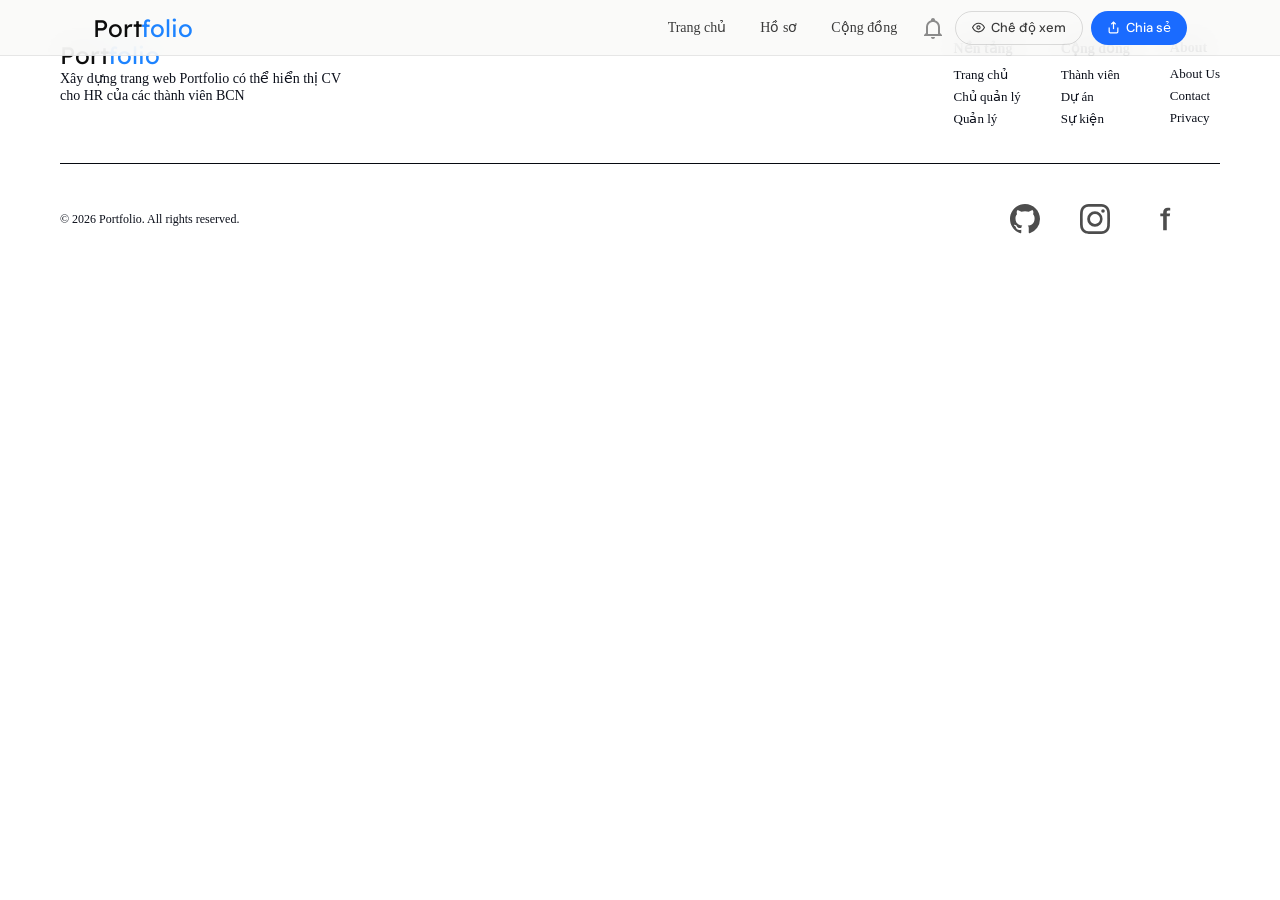
==== index.html @ eaeb69aa "portfolio" ====
<!DOCTYPE html>
<html lang="en">
<head>
    <meta charset="UTF-8">
    <meta name="viewport" content="width=device-width, initial-scale=1.0">
    <link rel="preconnect" href="https://fonts.googleapis.com">
    <link rel="preconnect" href="https://fonts.gstatic.com" crossorigin>
    <link href="https://fonts.googleapis.com/css2?family=Lexend:wght@400;600;700;800&family=DM+Sans:ital,opsz,wght@0,9..40,300;0,9..40,400;0,9..40,500;1,9..40,300&family=JetBrains+Mono:wght@400;500&display=swap" rel="stylesheet">
    <link rel="stylesheet" href="./css/header.css">
    <link rel="stylesheet" href="./css/index.css">
    <link rel="stylesheet" href="./css/footer.css">
    <title>Trang chủ</title>
</head>
<body>
    <div id="header"></div>
    <script src="./component/header.js"></script>

    <main>
        
    </main>

    <div id="footer"></div>
    <script src="./component/footer.js"></script>
    
</body>
</html>
---- css/header.css ----
header {
    position: fixed; top: 0; left: 0; right: 0; z-index: 100;
    display: flex; 
    align-items: center; 
    justify-content: space-between;
    padding: 0 5%; 
    height: 56px;
    background: rgba(250,250,248,0.85);
    backdrop-filter: blur(16px);
    border-bottom: 1px solid rgba(0,0,0,0.08);
    transition: box-shadow 0.3s;
}

header .wrapper {
    margin: 0 auto;
    width: 95%;
    max-width: 1340px;
    display: flex;
    justify-content: space-between;
    align-items: center;
}

nav { display: flex; align-items: center; gap: 6px; }
nav a {
    text-decoration: none; color: var(--ink-2); font-size: 14px; font-weight: 400;
    padding: 6px 14px; border-radius: 100px;
    transition: background 0.15s, color 0.15s;
}

nav a:hover { background: var(--surface-2); color: var(--ink); }

.logo {
    font-size: 24px;
    text-decoration: none;
    font-family: var(--font-d);
    color: var(--ink);
}

header .wrapper .inner-wrapper {
    display: flex;
    justify-content: center;
    align-items: center;
    gap: 10px;
}

.bell {
    width: 24px;
    height: 24px;
    background-color: #8b8b8b;
    -webkit-mask: url("../../Images/Icons/mdi_bell-outline.svg") no-repeat center;
    mask: url("../../Images/Icons/mdi_bell-outline.svg") no-repeat center;
    -webkit-mask-size: contain;
    mask-size: contain;
    transform-origin: top center;
    cursor: pointer;
}

@keyframes bell-swing {
    0%   { transform: rotate(0deg); }
    15%  { transform: rotate(15deg); }
    30%  { transform: rotate(-12deg); }
    45%  { transform: rotate(10deg); }
    60%  { transform: rotate(-8deg); }
    75%  { transform: rotate(6deg); }
    100% { transform: rotate(0deg); }
}

.bell:hover {
    background: var(--primary-gradient);
    animation: bell-swing 0.8s ease;
}

.avatar {
    width: 34px;
    height: 34px;
    border-radius: 50%;
    border: 1px solid rgb(235, 235, 235);
}

.nav-actions { display: flex; gap: 8px; }
.btn { display: inline-flex; align-items: center; gap: 6px; height: 34px; padding: 7px 16px; border-radius: 100px; font-size: 13px; font-weight: 500; border: none; cursor: pointer; text-decoration: none; transition: all .15s; font-family: var(--font-b); }
.btn-ghost { background: transparent; color: var(--ink-2); border: 1px solid var(--border-med); }
.btn-ghost:hover { background: var(--surface-2); }
.btn-primary { background: var(--accent); color: white; }
.btn-primary:hover { background: var(--accent-dark); }
---- css/index.css ----
:root {
    --primary-color: #1d83ff;
    --bg-linear-gradient: linear-gradient(145deg, var(--primary-color), #fc25e3); 
    --second-color: rgba(255, 0, 162, 0.913);
    --light-color: #fefefe;
    --light-color-darker: #f1f1f1;
    --primary-gradient: linear-gradient(to bottom right, #00c6ff, #0072ff);

    --accent-color: #10b981;
    --text-main: #0f172a;
    --text-sub: #64748b;

    /* Nav-Header Component Color and Effect */
    --glass-bg: rgba(255, 255, 255, 0.05);
    --glass-border: rgba(255, 255, 255, 0.1);
    --glass-blur: 15px;
    --bg-gradient: linear-gradient(135deg, #0f0c29, #302b63, #24243e);

    --text-muted: rgba(255, 255, 255, 0.6);
    --ink: #0D0D0D;
    --ink-2: #3A3A3A;
    --ink-3: #7A7A7A;
    --surface: #FAFAF8;
    --surface-2: #F2F1ED;
    --surface-3: #E8E6DF;
    --accent: #1A6BFF;
    --accent-light: #EBF1FF;
    --accent-dark: #1255CC;
    --accent-2: #00D4AA;
    --accent-2-light: #E0FAF5;
    --amber: #F59E0B;
    --red: #EF4444;
    --border: rgba(0,0,0,0.07);
    --border-med: rgba(0,0,0,0.13);
    --font-d: 'Lexend', sans-serif;
    --font-b: 'DM Sans', sans-serif;
    --font-m: 'JetBrains Mono', monospace;
    --r: 12px;
    --r-lg: 18px;
    --max: 1080px;
}

.primary-color {
    color: var(--primary-color);
}

.text-color {
    color: var(--text-main);
}

*,*::before,*::after{margin:0;padding:0;box-sizing:border-box}

html { scroll-behavior: smooth; }

.container {
    margin: 0 auto;
    width: 80%;
    max-width: 1340px;
}
---- css/footer.css ----
.footer {
    position: relative;
    margin-top: 80px;
    background: var(--light-color);
    color: var(--second-color);
    border-radius: 30px 30px 0 0;
    box-shadow: var(--premium-shadow);
    /* border-top: 1px solid rgba(255,255,255,0.1); */
    /* font-family: Arial, sans-serif; */
}

.footer-glow {
    position: absolute;
    top: 0;
    left: 0;
    width: 100%;
    height: 1px;
    /* background: linear-gradient(to right, transparent, #00F5FF, transparent); */
    opacity: 0.7;
}

.footer-container {
    max-width: 1200px;
    margin: auto;
    padding: 40px 20px;
}

.footer-top {
    display: flex;
    justify-content: space-between;
    gap: 40px;
    flex-wrap: wrap;
}

.footer-brand h2 {
    color: #00F5FF;
    margin-bottom: 10px;
}

.footer-brand p {
    color: #0B0F1A;
    font-size: 14px;
    max-width: 300px;
}

.footer-links {
    display: flex;
    gap: 40px;
    flex-wrap: wrap;
}

.footer-links h3 {
    margin-bottom: 10px;
    font-size: 14px;
    color: #0B0F1A;
}

.footer-links ul {
    list-style: none;
    padding: 0;
}

.footer-links li {
    font-size: 13px;
    color: #0B0F1A;
    margin-bottom: 6px;
    cursor: pointer;
    transition: 0.2s;
}

.footer-links li:hover {
    color: var(--primary-color);
}

.footer-divider {
    margin: 30px 0;
    border-top: 1px solid #070a11;
}

.footer-bottom {
    display: flex;
    justify-content: space-between;
    align-items: center;
    flex-wrap: wrap;
    font-size: 12px;
    color: #0B0F1A;
}

ul {
    list-style: none;
}

.example-2 {
    display: flex;
    justify-content: center;
    align-items: center;
}
.example-2 .icon-content {
    margin: 0 10px;
    position: relative;
}
.example-2 .icon-content .tooltip {
    position: absolute;
    top: -30px;
    left: 50%;
    transform: translateX(-50%);
    color: #fff;
    padding: 6px 10px;
    border-radius: 5px;
    opacity: 0;
    visibility: hidden;
    font-size: 14px;
    transition: all 0.3s ease;
}
.example-2 .icon-content:hover .tooltip {
    opacity: 1;
    visibility: visible;
    top: -50px;
}
.example-2 .icon-content a {
    position: relative;
    overflow: hidden;
    display: flex;
    justify-content: center;
    align-items: center;
    width: 50px;
    height: 50px;
    border-radius: 50%;
    color: #4d4d4d;
    background-color: #fff;
    transition: all 0.3s ease-in-out;
}
.example-2 .icon-content a:hover {
    box-shadow: 3px 2px 45px 0px rgb(0 0 0 / 12%);
}
.example-2 .icon-content a svg {
    position: relative;
    z-index: 1;
    width: 30px;
    height: 30px;
}
.example-2 .icon-content a:hover {
    color: white;
}
.example-2 .icon-content a .filled {
    position: absolute;
    top: auto;
    bottom: 0;
    left: 0;
    width: 100%;
    height: 0;
    background-color: #000;
    transition: all 0.3s ease-in-out;
}
.example-2 .icon-content a:hover .filled {
    height: 100%;
}

.example-2 .icon-content a[data-social="linkedin"] .filled,
.example-2 .icon-content a[data-social="linkedin"] ~ .tooltip {
    background-color: #0274b3;
}

.example-2 .icon-content a[data-social="github"] .filled,
.example-2 .icon-content a[data-social="github"] ~ .tooltip {
    background-color: #24262a;
}
.example-2 .icon-content a[data-social="instagram"] .filled,
.example-2 .icon-content a[data-social="instagram"] ~ .tooltip {
    background: linear-gradient(
        45deg,
        #405de6,
        #5b51db,
        #b33ab4,
        #c135b4,
        #e1306c,
        #fd1f1f
    );
}
.example-2 .icon-content a[data-social="youtube"] .filled,
.example-2 .icon-content a[data-social="youtube"] ~ .tooltip {
    background-color: #ff0000;
}

.example-2 .icon-content a[data-social="facebook"] .filled,
.example-2 .icon-content a[data-social="facebook"] ~ .tooltip {
    background-color:#1877f2;
}

.example-2 .icon-content a[data-social="zalo"] .filled,
.example-2 .icon-content a[data-social="zalo"] ~ .tooltip {
    background-color:#0068ff;
}

/* Social */
.footer-social {
    display: flex;
    gap: 15px;
}
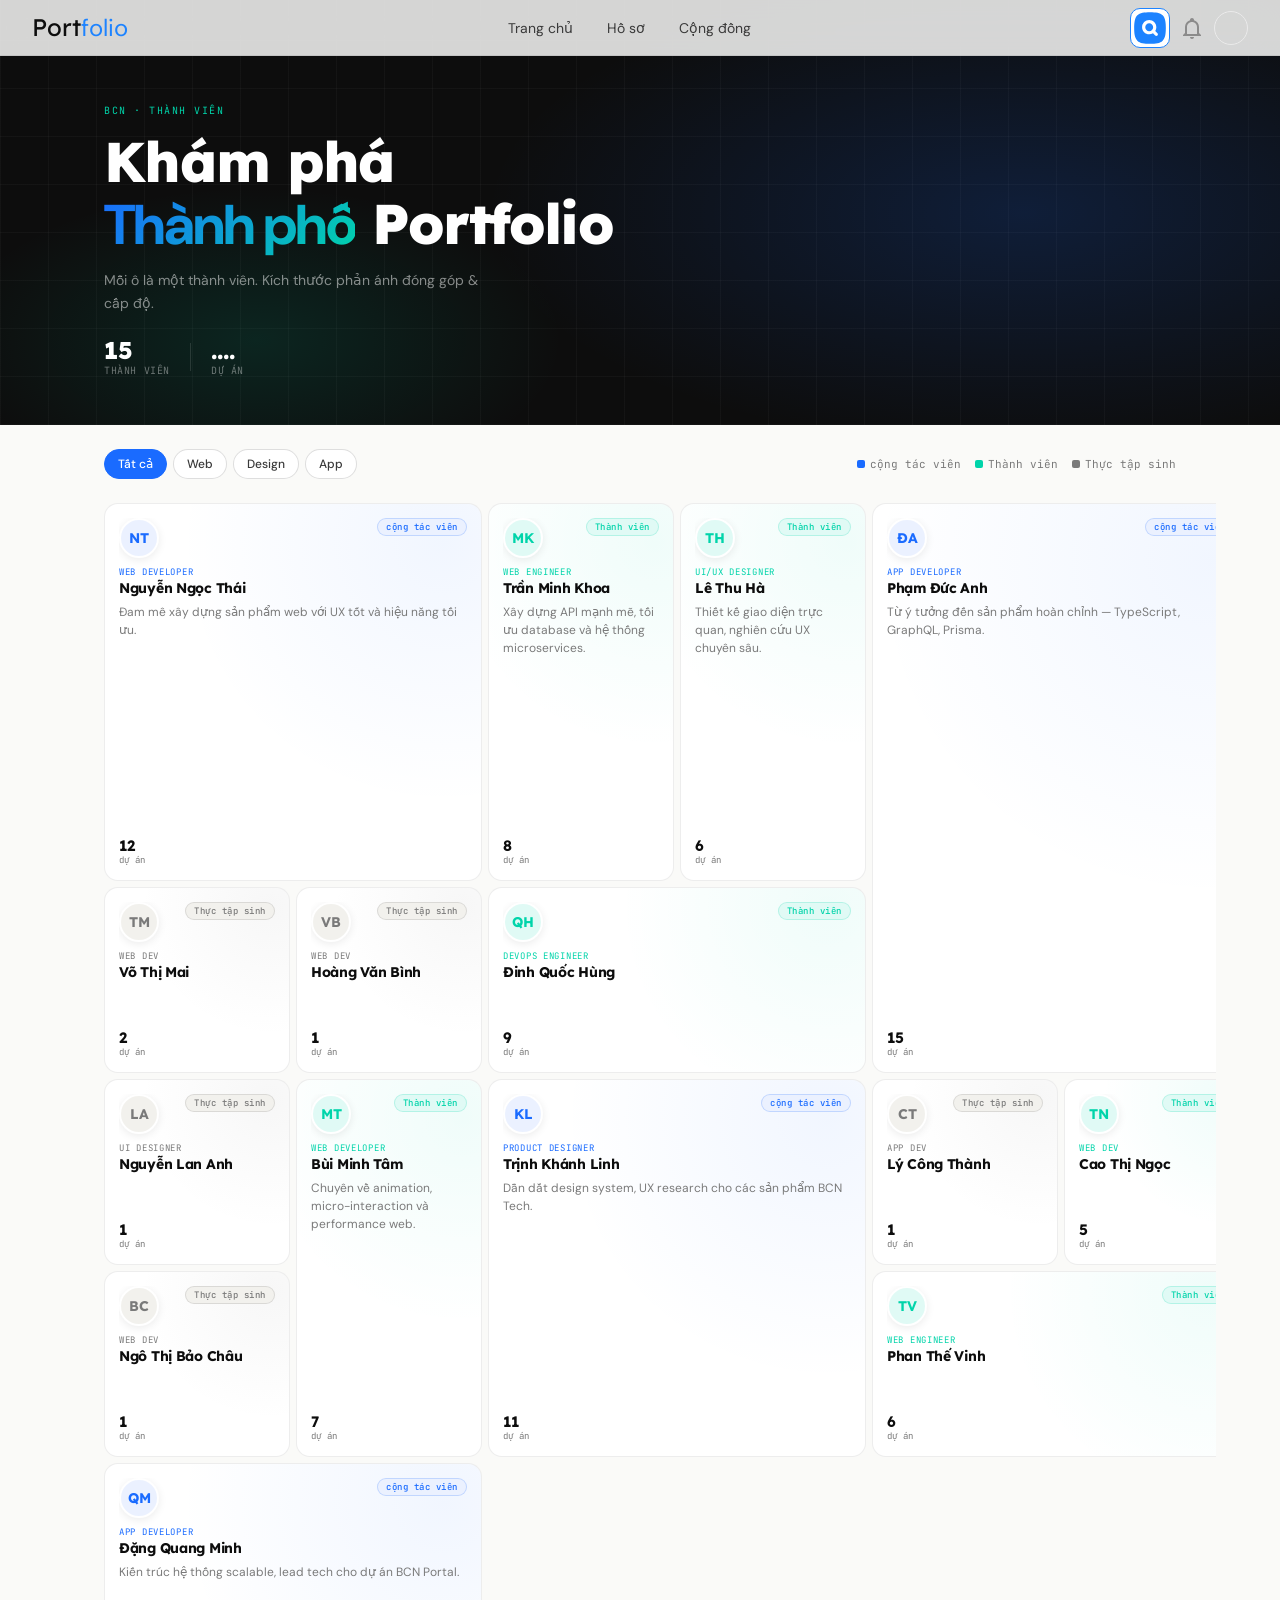
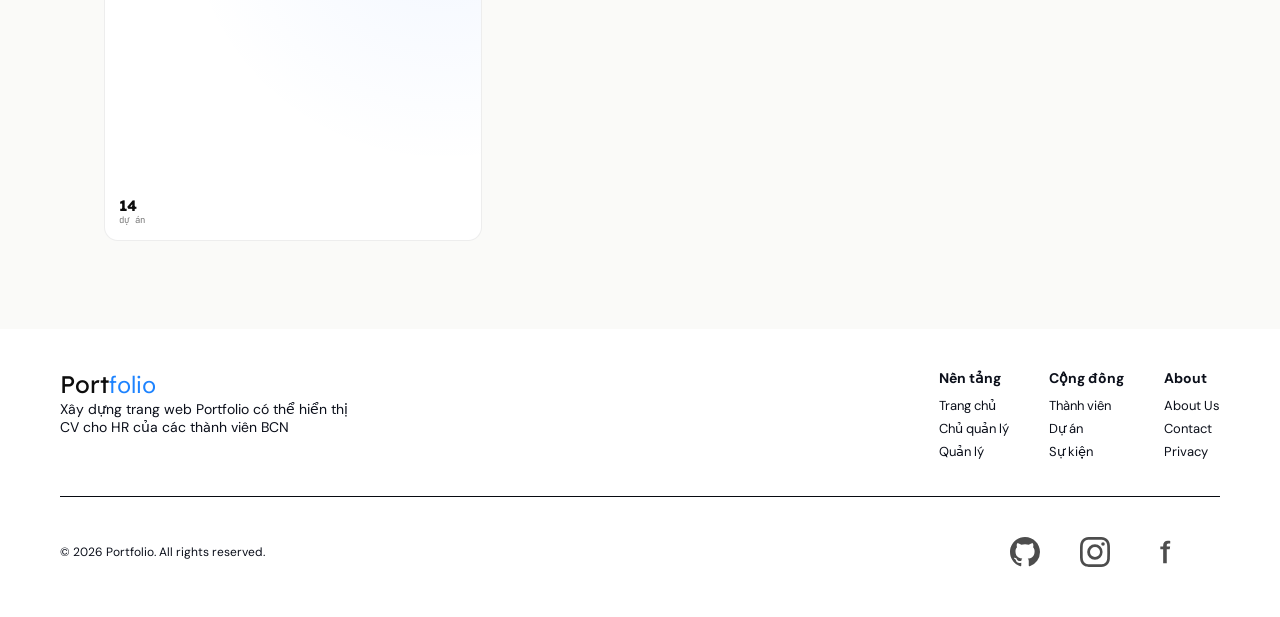
==== commit 38e40bfe: "xongcity" ====
--- a/index.html
+++ b/index.html
@@ -9,6 +9,7 @@
     <link rel="stylesheet" href="./css/header.css">
     <link rel="stylesheet" href="./css/index.css">
     <link rel="stylesheet" href="./css/footer.css">
+    <link rel="stylesheet" href="./css/citymap.css">
     <title>Trang chủ</title>
 </head>
 <body>
@@ -16,11 +17,42 @@
     <script src="./component/header.js"></script>
 
     <main>
-        
+        <section class="hero-banner">
+            <div class="hero-bg"></div>
+            <div class="hero-content container">
+                <div class="hero-label">BCN · THÀNH VIÊN</div>
+                <h1 class="hero-title">Khám phá<br><span>Thành phố</span> Portfolio</h1>
+                <p class="hero-sub">Mỗi ô là một thành viên. Kích thước phản ánh đóng góp & cấp độ.</p>
+                <div class="hero-stats">
+                    <div class="stat"><span class="stat-n" id="stat-members">0</span><span class="stat-l">thành viên</span></div>
+                    <div class="stat-div"></div>
+                    <div class="stat"><span class="stat-n">....</span><span class="stat-l">dự án</span></div>
+                </div>
+            </div>
+        </section>
+
+        <section class="citymap-section">
+            <div class="citymap-header container">
+                <div class="citymap-filter-row">
+                    <button class="cf-btn active" data-filter="all">Tất cả</button>
+                    <button class="cf-btn" data-filter="Web">Web</button>
+                    <button class="cf-btn" data-filter="design">Design</button>
+                    <button class="cf-btn" data-filter="App">App</button>
+                </div>
+                <div class="citymap-legend">
+                    <span class="leg-item"><span class="leg-dot tier1"></span>cộng tác viên</span>
+                    <span class="leg-item"><span class="leg-dot tier2"></span>Thành viên</span>
+                    <span class="leg-item"><span class="leg-dot tier3"></span>Thực tập sinh</span>
+                </div>
+            </div>
+            <div class="citymap-wrap container">
+                <div class="citymap-grid" id="citymap-grid"></div>
+            </div>
+        </section>
     </main>
 
     <div id="footer"></div>
     <script src="./component/footer.js"></script>
-    
+    <script src="./component/citymap.js"></script>
 </body>
 </html>
--- a/css/header.css
+++ b/css/header.css
@@ -3,7 +3,7 @@
     display: flex; 
     align-items: center; 
     justify-content: space-between;
-    padding: 0 5%; 
+    padding: 0; 
     height: 56px;
     background: rgba(250,250,248,0.85);
     backdrop-filter: blur(16px);
@@ -20,10 +20,10 @@
     align-items: center;
 }
 
-nav { display: flex; align-items: center; gap: 6px; }
+nav { display: flex; align-items: center; gap: 6px;}
 nav a {
     text-decoration: none; color: var(--ink-2); font-size: 14px; font-weight: 400;
-    padding: 6px 14px; border-radius: 100px;
+    padding: 2px 14px; border-radius: 100px;
     transition: background 0.15s, color 0.15s;
 }
 
@@ -42,6 +42,65 @@
     align-items: center;
     gap: 10px;
 }
+
+.input-container {
+    position: relative;
+    display: flex;
+    align-items: center;
+}
+
+.input {
+    width: 40px;
+    height: 40px;
+    border-radius: 10px;
+    border: none;
+    outline: none;
+    padding: 18px 16px;
+    background-color: transparent;
+    cursor: pointer;
+    transition: all .5s ease-in-out;
+}
+
+.input::placeholder {
+    color: transparent;
+}
+
+.input:focus::placeholder {
+    color: rgb(131, 128, 128);
+}
+
+.input:focus,.input:not(:placeholder-shown) {
+    background-color: #fff;
+    border: 1px solid var(--primary-color);
+    width: 290px;
+    cursor: text;
+    padding: 18px 16px 18px 40px;
+}
+
+.icon {
+    position: absolute;
+    left: 0;
+    top: 0;
+    height: 40px;
+    width: 40px;
+    background-color: #fff;
+    border-radius: 10px;
+    z-index: -1;
+    fill: var(--primary-color);
+    border: 1px solid var(--primary-color);
+}
+
+.input:hover + .icon {
+    transform: rotate(360deg);
+    transition: .2s ease-in-out;
+}
+
+.input:focus + .icon,.input:not(:placeholder-shown) + .icon {
+    z-index: 0;
+    background-color: transparent;
+    border: none;
+}
+
 
 .bell {
     width: 24px;
@@ -75,6 +134,7 @@
     height: 34px;
     border-radius: 50%;
     border: 1px solid rgb(235, 235, 235);
+    overflow: hidden;
 }
 
 .nav-actions { display: flex; gap: 8px; }
--- a/css/index.css
+++ b/css/index.css
@@ -17,6 +17,7 @@
     --bg-gradient: linear-gradient(135deg, #0f0c29, #302b63, #24243e);
 
     --text-muted: rgba(255, 255, 255, 0.6);
+    --cl-base: #111111;
     --ink: #0D0D0D;
     --ink-2: #3A3A3A;
     --ink-3: #7A7A7A;
@@ -48,12 +49,12 @@
     color: var(--text-main);
 }
 
-*,*::before,*::after{margin:0;padding:0;box-sizing:border-box}
+*,*::before,*::after{margin:0;padding:0;box-sizing:border-box; font-family: var(--font-b);} 
 
 html { scroll-behavior: smooth; }
 
 .container {
     margin: 0 auto;
-    width: 80%;
+    width: 90%;
     max-width: 1340px;
 }
--- a/css/citymap.css
+++ b/css/citymap.css
@@ -0,0 +1,228 @@
+/* ===================================================
+   CITYMAP — City-style member grid (bin-packed)
+   =================================================== */
+
+/* --- Hero Banner --- */
+.hero-banner {
+    position: relative;
+    min-height: 280px;
+    display: flex;
+    align-items: center;
+    overflow: hidden;
+    padding-top: 56px;
+    background: var(--ink);
+}
+.hero-bg {
+    position: absolute; inset: 0;
+    background-color: var(--ink);
+    background-image:
+        radial-gradient(ellipse 60% 80% at 80% 50%, rgba(26,107,255,0.18) 0%, transparent 70%),
+        radial-gradient(ellipse 40% 60% at 20% 80%, rgba(0,212,170,0.12) 0%, transparent 60%),
+        repeating-linear-gradient(0deg, rgba(255,255,255,0.03) 0px, rgba(255,255,255,0.03) 1px, transparent 1px, transparent 48px),
+        repeating-linear-gradient(90deg, rgba(255,255,255,0.03) 0px, rgba(255,255,255,0.03) 1px, transparent 1px, transparent 48px);
+}
+.hero-content {
+    position: relative; z-index: 2;
+    padding: 48px clamp(16px,4vw,40px);
+}
+.hero-label {
+    font-family: var(--font-m); font-size: 10px;
+    letter-spacing: 0.15em; color: var(--accent-2); margin-bottom: 14px;
+}
+.hero-title {
+    font-family: var(--font-d);
+    font-size: clamp(32px,5vw,56px); font-weight: 800;
+    color: white; line-height: 1.1; letter-spacing: -0.03em; margin-bottom: 14px;
+}
+.hero-title span {
+    background: linear-gradient(135deg, var(--accent) 0%, var(--accent-2) 100%);
+    -webkit-background-clip: text; -webkit-text-fill-color: transparent; background-clip: text;
+}
+.hero-sub {
+    font-size: 14px; color: rgba(255,255,255,0.5);
+    margin-bottom: 24px; max-width: 400px; line-height: 1.6;
+}
+.hero-stats { display:flex; align-items:center; gap:20px; }
+.stat { display:flex; flex-direction:column; gap:2px; }
+.stat-n {
+    font-family: var(--font-d); font-size: 24px; font-weight: 800;
+    color: white; line-height: 1;
+}
+.stat-l {
+    font-size: 10px; color: rgba(255,255,255,0.4);
+    font-family: var(--font-m); text-transform: uppercase; letter-spacing: 0.06em;
+}
+.stat-div { width:1px; height:28px; background: rgba(255,255,255,0.12); }
+
+/* --- Section & Filter --- */
+.citymap-section { background: var(--surface); padding-bottom: 80px; }
+.citymap-header {
+    padding: 24px clamp(16px,4vw,40px) 16px;
+    display: flex; align-items:center; justify-content:space-between;
+    flex-wrap: wrap; gap: 12px;
+}
+.citymap-filter-row { display:flex; gap:6px; flex-wrap:wrap; }
+.cf-btn {
+    height: 30px; padding: 0 13px; border-radius: 100px;
+    border: 1.5px solid var(--border-med); background: white;
+    font-size: 12px; font-weight: 500; font-family: var(--font-b);
+    color: var(--ink-2); cursor: pointer; transition: all 0.15s;
+}
+.cf-btn:hover { border-color: var(--accent); color: var(--accent); background: var(--accent-light); }
+.cf-btn.active { background: var(--accent); border-color: var(--accent); color: white; }
+
+.citymap-legend { display:flex; gap:14px; align-items:center; }
+.leg-item { display:flex; align-items:center; gap:5px; font-size:11px; color:var(--ink-3); font-family:var(--font-m); }
+.leg-dot { width:8px; height:8px; border-radius:2px; flex-shrink:0; }
+.leg-dot.tier1 { background: var(--accent); }
+.leg-dot.tier2 { background: var(--accent-2); }
+.leg-dot.tier3 { background: var(--ink-3); }
+
+/* --- Grid wrapper --- */
+.citymap-wrap { padding: 8px clamp(16px,4vw,40px); }
+
+/* Grid container — absolute positioning, height set by JS */
+.citymap-grid {
+    position: relative;
+    width: 100%;
+    min-height: 200px;
+}
+
+/* ===================================================
+   MEMBER CARD
+   =================================================== */
+.mcard {
+    border-radius: 14px;
+    overflow: hidden;
+    cursor: pointer;
+    background: white;
+    border: 1.5px solid var(--border);
+    transition: transform 0.18s ease, box-shadow 0.18s ease, border-color 0.18s ease;
+    box-sizing: border-box;
+}
+.mcard:hover {
+    transform: translateY(-3px) scale(1.015);
+    box-shadow: 0 14px 36px rgba(0,0,0,0.11);
+    border-color: var(--tier-fg);
+    z-index: 20;
+}
+
+/* Glow bg */
+.mc-glow {
+    position: absolute; inset: 0; pointer-events: none;
+    background: radial-gradient(circle at 90% 10%, var(--tier-fg) 0%, transparent 55%);
+    opacity: 0.06;
+    transition: opacity 0.2s;
+}
+.mcard:hover .mc-glow { opacity: 0.12; }
+
+/* Inner layout */
+.mc-inner {
+    position: relative; z-index: 2;
+    height: 100%; display: flex;
+    flex-direction: column; justify-content: space-between;
+    padding: 14px;
+    box-sizing: border-box;
+}
+
+/* Head row */
+.mc-head {
+    display: flex; align-items: flex-start;
+    justify-content: space-between; gap: 8px;
+    margin-bottom: 8px;
+}
+.mc-avatar {
+    border-radius: 50%;
+    border: 2px solid white;
+    box-shadow: 0 2px 8px rgba(0,0,0,0.08);
+    display: flex; align-items: center; justify-content: center;
+    font-family: var(--font-d); font-weight: 700;
+    flex-shrink: 0; overflow: hidden;
+    /* size set per card below */
+    width: 40px; height: 40px; font-size: 14px;
+}
+.mc-badge {
+    height: 18px; padding: 0 8px; border-radius: 100px;
+    background: var(--tier-bg); color: var(--tier-fg);
+    font-size: 9px; font-family: var(--font-m); font-weight: 500;
+    letter-spacing: 0.06em; display: flex; align-items: center;
+    border: 1px solid color-mix(in srgb, var(--tier-fg) 20%, transparent);
+    white-space: nowrap; flex-shrink: 0;
+}
+
+/* Role & Name */
+.mc-role {
+    font-family: var(--font-m); font-size: 9px;
+    color: var(--tier-fg); letter-spacing: 0.08em;
+    text-transform: uppercase; margin-bottom: 2px;
+}
+.mc-name {
+    font-family: var(--font-d); font-weight: 700;
+    color: var(--ink); line-height: 1.2;
+    letter-spacing: -0.02em; font-size: 14px;
+}
+.mc-desc {
+    font-size: 12px; color: var(--ink-3); line-height: 1.5;
+    margin-top: 6px;
+    display: -webkit-box; -webkit-line-clamp: 3;
+    -webkit-box-orient: vertical; overflow: hidden;
+}
+.mc-skills {
+    display: flex; flex-wrap: wrap; gap: 4px; margin-top: 8px;
+}
+.mc-skill {
+    height: 18px; padding: 0 7px;
+    background: var(--surface-2); border-radius: 4px;
+    font-size: 10px; font-family: var(--font-m);
+    color: var(--ink-3); display: flex; align-items: center;
+}
+
+/* Footer */
+.mc-foot {
+    display: flex; align-items: center;
+    justify-content: space-between; gap: 8px;
+    margin-top: 8px;
+}
+.mc-stats { display:flex; gap:10px; }
+.mc-stat { display:flex; flex-direction:column; gap:1px; }
+.mc-stat-n {
+    font-family: var(--font-d); font-size: 15px;
+    font-weight: 700; color: var(--ink); line-height: 1;
+}
+.mc-stat-l {
+    font-family: var(--font-m); font-size: 9px;
+    color: var(--ink-3); letter-spacing: 0.04em;
+}
+.mc-link {
+    width: 28px; height: 28px; border-radius: 50%;
+    background: var(--tier-bg); color: var(--tier-fg);
+    display: flex; align-items: center; justify-content: center;
+    opacity: 0; transform: translateX(-4px); flex-shrink: 0;
+    transition: opacity 0.15s, transform 0.15s; text-decoration: none;
+}
+.mcard:hover .mc-link { opacity: 1; transform: translateX(0); }
+.mc-link svg { width: 13px; height: 13px; }
+
+/* Tooltip for small 1x1 cards */
+.mc-tooltip {
+    position: absolute; bottom: calc(100% + 8px); left: 50%;
+    transform: translateX(-50%);
+    background: var(--ink); color: white;
+    font-size: 11px; font-family: var(--font-b);
+    padding: 5px 10px; border-radius: 6px;
+    white-space: nowrap; pointer-events: none;
+    opacity: 0; z-index: 30; transition: opacity 0.15s;
+}
+.mcard:hover .mc-tooltip { opacity: 1; }
+
+/* Top group */
+.mc-top { flex: 1; overflow: hidden; }
+
+/* Scroll on small screens */
+.citymap-wrap {
+    overflow-x: auto;
+}
+.citymap-grid {
+    /* min width = 6 cols */
+    min-width: 1146px;
+}
